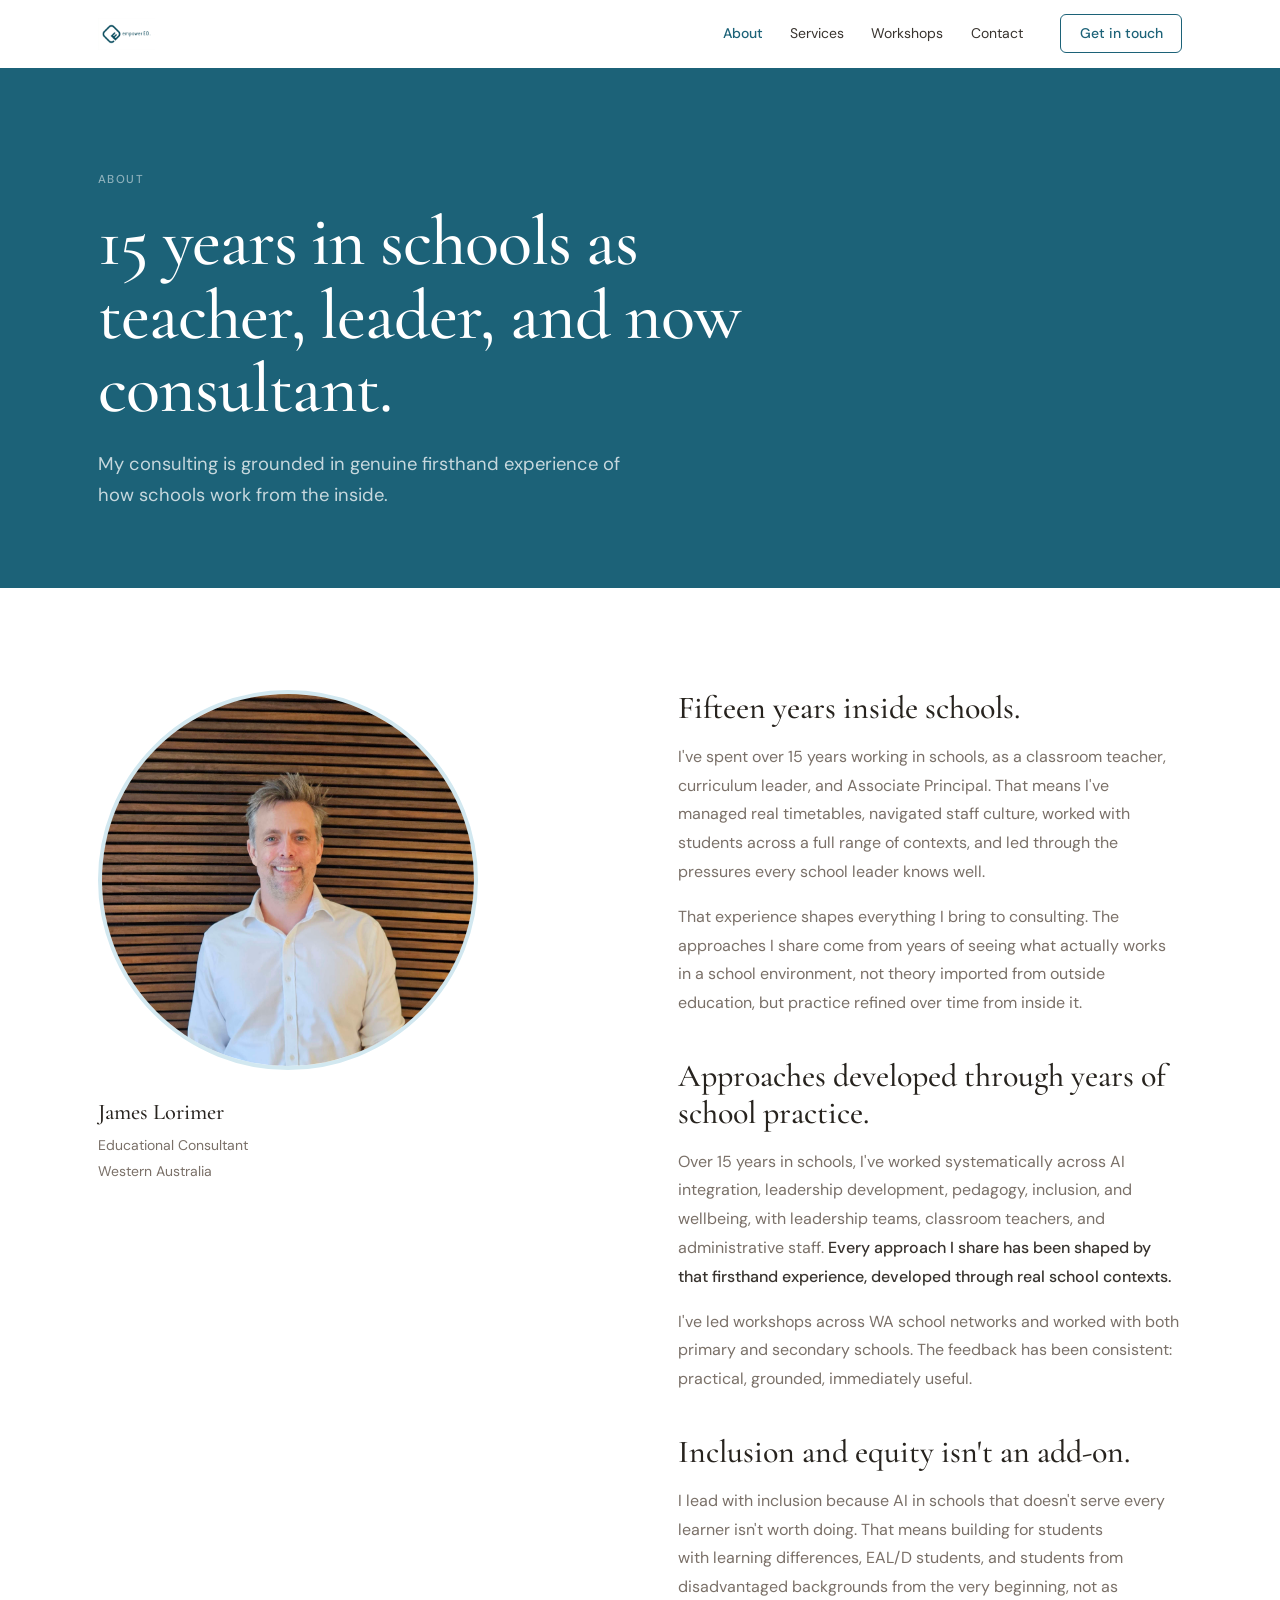
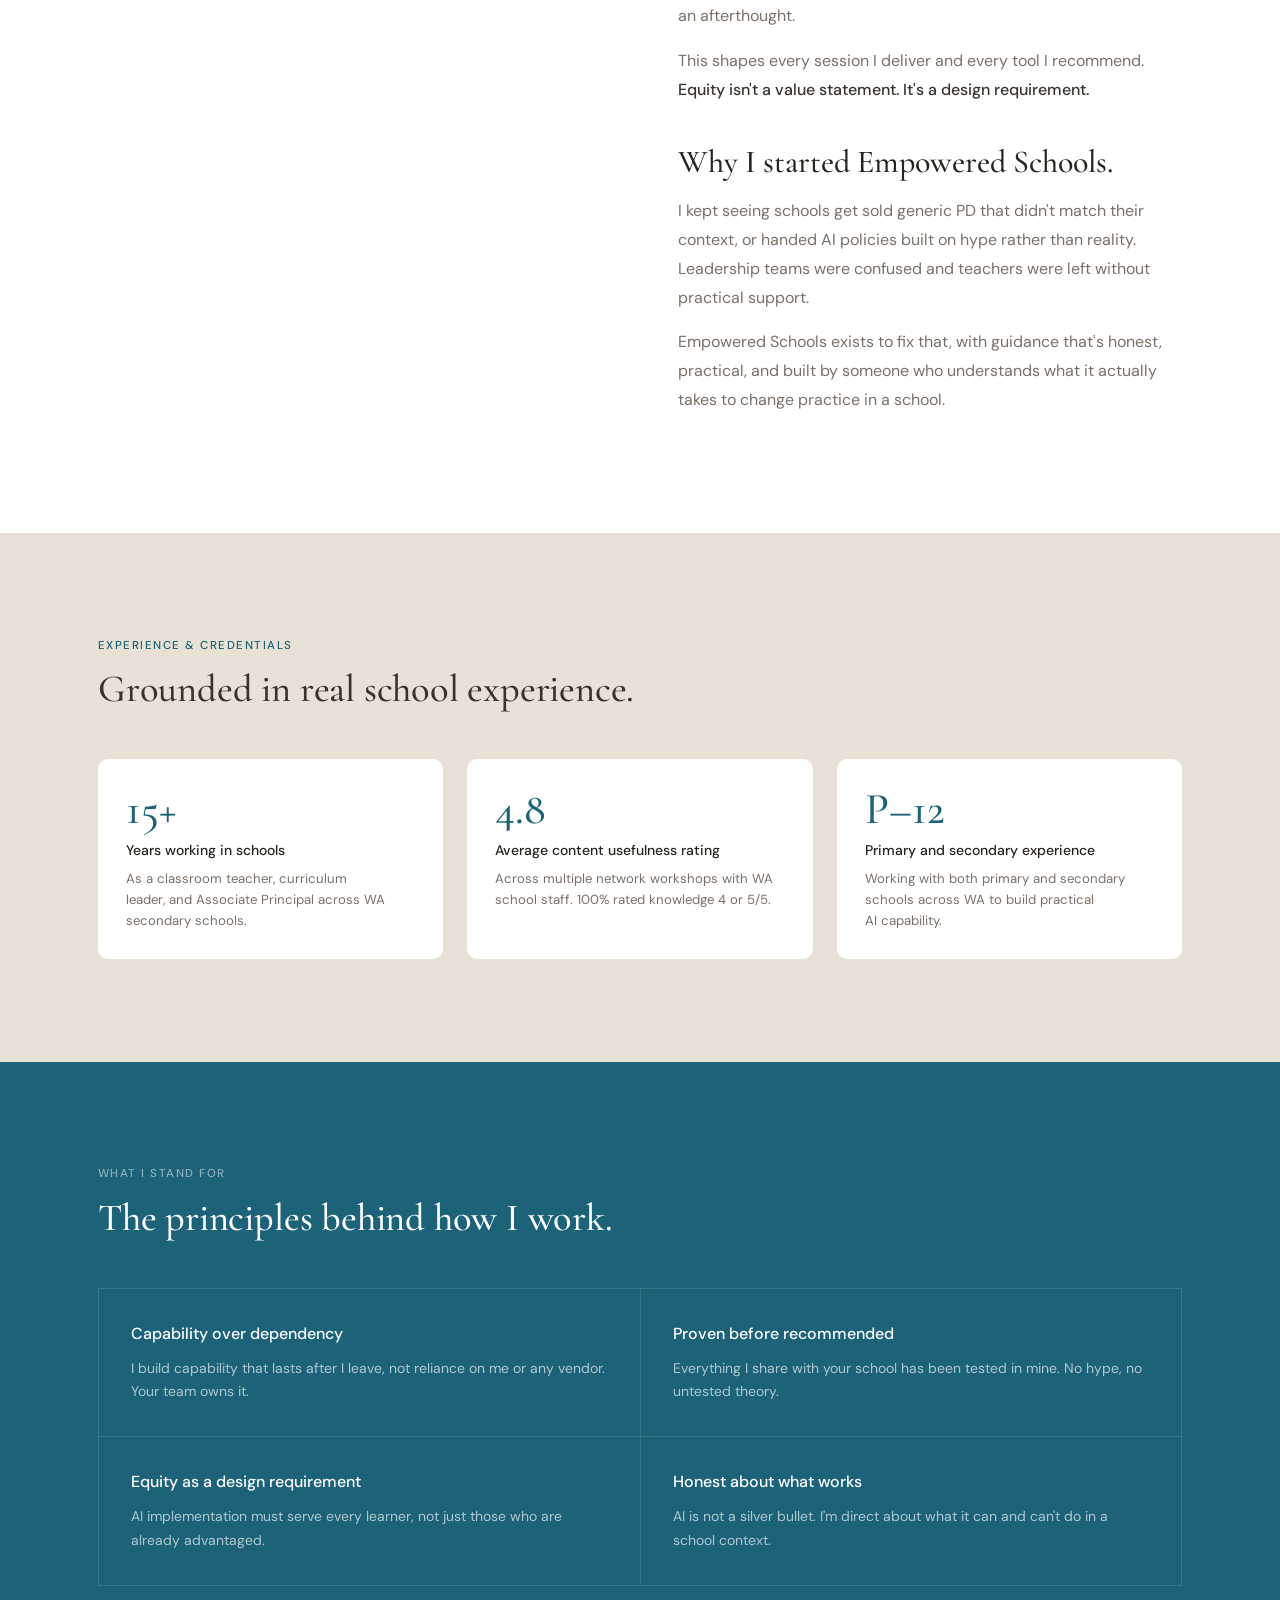
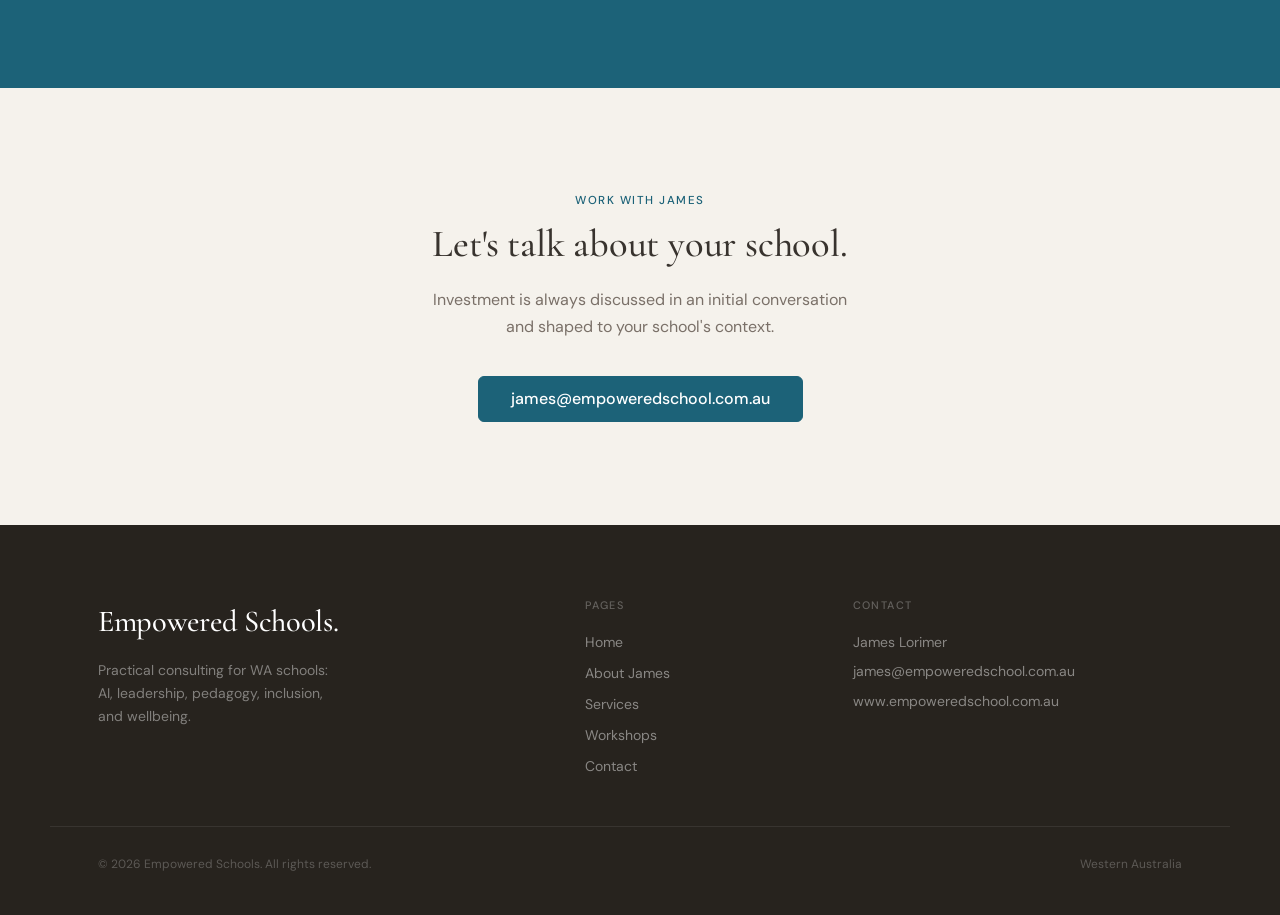
==== about.html @ bd74860b "Initial commit: empowerED schools static site Co-Authored-By: Claude Opus 4.8 <noreply@anthropic.com" ====
<!DOCTYPE html>
<html lang="en-AU">
<head>
  <meta charset="UTF-8">
  <meta name="viewport" content="width=device-width, initial-scale=1.0">
  <title>About James | Empowered Schools</title>
  <meta name="description" content="James Lorimer is a WA education consultant with over 15 years of school leadership experience, working across AI integration, leadership development, pedagogy, inclusion, and wellbeing.">
  <link rel="preconnect" href="https://fonts.googleapis.com">
  <link rel="preconnect" href="https://fonts.gstatic.com" crossorigin>
  <link href="https://fonts.googleapis.com/css2?family=Cormorant+Garamond:ital,wght@0,400;0,500;0,600;1,400;1,500&family=DM+Sans:opsz,wght@9..40,300;9..40,400;9..40,500&display=swap" rel="stylesheet">
  <link rel="stylesheet" href="shared.css">
  <style>
    /* ---- Portrait ---- */
    .about-portrait-section {
      padding: var(--section-py) 0;
      background: var(--white);
    }
    .about-layout {
      display: grid;
      grid-template-columns: 1fr 1fr;
      gap: clamp(3rem, 6vw, 6rem);
      align-items: start;
    }
    .portrait-block {
      position: sticky;
      top: calc(var(--nav-h) + 2rem);
    }
    .portrait-circle {
      width: 100%;
      max-width: 380px;
      aspect-ratio: 1;
      border-radius: 50%;
      overflow: hidden;
      border: 4px solid var(--teal-pale);
    }
    .portrait-circle img {
      width: 100%;
      height: 100%;
      object-fit: cover;
      object-position: 50% 18%;
    }
    .portrait-caption {
      margin-top: 1.5rem;
    }
    .portrait-caption-name {
      font-family: var(--font-display);
      font-size: 1.4rem;
      font-weight: 500;
      color: var(--charcoal);
    }
    .portrait-caption-role {
      font-size: 0.875rem;
      color: var(--text-muted);
      margin-top: 0.2rem;
    }

    /* ---- Bio text ---- */
    .bio-section h2 {
      font-family: var(--font-display);
      font-size: clamp(1.6rem, 2.5vw, 2.2rem);
      font-weight: 500;
      color: var(--charcoal);
      margin-bottom: 1rem;
      margin-top: 2.5rem;
      line-height: 1.15;
    }
    .bio-section h2:first-child { margin-top: 0; }
    .bio-section p {
      font-size: 1rem;
      line-height: 1.8;
      color: var(--text-muted);
      margin-bottom: 1rem;
    }
    .bio-section p strong {
      color: var(--text);
      font-weight: 500;
    }

    /* ---- Credentials ---- */
    .credentials-section {
      background: var(--stone);
      padding: var(--section-py) 0;
    }
    .credentials-grid {
      display: grid;
      grid-template-columns: repeat(3, 1fr);
      gap: 1.5rem;
      margin-top: 3rem;
    }
    .cred-card {
      background: var(--white);
      border-radius: 10px;
      padding: 1.75rem;
    }
    .cred-num {
      font-family: var(--font-display);
      font-size: 2.75rem;
      font-weight: 500;
      color: var(--teal);
      line-height: 1;
      margin-bottom: 0.5rem;
    }
    .cred-label {
      font-size: 0.875rem;
      font-weight: 500;
      color: var(--charcoal);
      margin-bottom: 0.35rem;
    }
    .cred-desc {
      font-size: 0.825rem;
      color: var(--text-muted);
      line-height: 1.6;
    }

    /* ---- Values ---- */
    .values-section {
      background: var(--teal);
      color: white;
      padding: var(--section-py) 0;
    }
    .values-grid {
      display: grid;
      grid-template-columns: repeat(2, 1fr);
      gap: 0;
      margin-top: 3rem;
      border-top: 1px solid rgba(255,255,255,0.12);
      border-left: 1px solid rgba(255,255,255,0.12);
    }
    .value-item {
      padding: 2rem;
      border-right: 1px solid rgba(255,255,255,0.12);
      border-bottom: 1px solid rgba(255,255,255,0.12);
    }
    .value-title {
      font-size: 1rem;
      font-weight: 500;
      color: white;
      margin-bottom: 0.6rem;
    }
    .value-desc {
      font-size: 0.875rem;
      color: rgba(255,255,255,0.65);
      line-height: 1.7;
    }

    @media (max-width: 900px) {
      .about-layout { grid-template-columns: 1fr; }
      .portrait-block { position: static; display: flex; flex-direction: column; align-items: center; text-align: center; }
      .portrait-circle { max-width: 260px; }
      .credentials-grid { grid-template-columns: 1fr 1fr; }
      .values-grid { grid-template-columns: 1fr; }
    }
    @media (max-width: 600px) {
      .credentials-grid { grid-template-columns: 1fr; }
    }
  </style>
</head>
<body>

<!-- NAV -->
<nav id="main-nav">
  <div class="nav-inner">
    <a href="index.html" class="nav-logo"><img src="uploads/190051703.jpg" alt="Empowered Schools"></a>
    <ul class="nav-links">
      <li><a href="about.html" class="current">About</a></li>
      <li><a href="services.html">Services</a></li>
      <li><a href="workshops.html">Workshops</a></li>
      <li><a href="contact.html">Contact</a></li>
    </ul>
    <a href="contact.html" class="nav-cta">Get in touch</a>
    <button class="nav-hamburger" onclick="toggleMobileNav()" aria-label="Open menu">
      <span></span><span></span><span></span>
    </button>
  </div>
  <div class="nav-mobile" id="nav-mobile">
    <a href="about.html" class="current">About</a>
    <a href="services.html">Services</a>
    <a href="workshops.html">Workshops</a>
    <a href="contact.html">Contact</a>
    <a href="contact.html" class="btn btn-primary">Get in touch</a>
  </div>
</nav>

<!-- PAGE HERO -->
<div class="page-hero">
  <div class="container">
    <span class="page-hero-eyebrow">About</span>
    <h1 class="page-hero-title">15 years in schools as teacher, leader, and now consultant.</h1>
    <p class="page-hero-sub">My consulting is grounded in genuine firsthand experience of how schools work from the inside.</p>
  </div>
</div>

<!-- BIO -->
<section class="about-portrait-section">
  <div class="container">
    <div class="about-layout">
      <div class="portrait-block">
        <div class="portrait-circle">
          <img src="uploads/James Lorimer.jpg" alt="James Lorimer">
        </div>
        <div class="portrait-caption">
          <div class="portrait-caption-name">James Lorimer</div>
          <div class="portrait-caption-role">Educational Consultant</div>
          <div class="portrait-caption-role" style="margin-top:0.15rem">Western Australia</div>
        </div>
      </div>
      <div class="bio-section">
        <h2>Fifteen years inside schools.</h2>
        <p>I've spent over 15 years working in schools, as a classroom teacher, curriculum leader, and Associate Principal. That means I've managed real timetables, navigated staff culture, worked with students across a full range of contexts, and led through the pressures every school leader knows well.</p>
        <p>That experience shapes everything I bring to consulting. The approaches I share come from years of seeing what actually works in a school environment, not theory imported from outside education, but practice refined over time from inside it.</p>

        <h2>Approaches developed through years of school practice.</h2>
        <p>Over 15 years in schools, I've worked systematically across AI integration, leadership development, pedagogy, inclusion, and wellbeing, with leadership teams, classroom teachers, and administrative staff. <strong>Every approach I share has been shaped by that firsthand experience, developed through real school contexts.</strong></p>
        <p>I've led workshops across WA school networks and worked with both primary and secondary schools. The feedback has been consistent: practical, grounded, immediately useful.</p>

        <h2>Inclusion and equity isn't an add-on.</h2>
        <p>I lead with inclusion because AI in schools that doesn't serve every learner isn't worth doing. That means building for students with learning differences, EAL/D students, and students from disadvantaged backgrounds from the very beginning, not as an afterthought.</p>
        <p>This shapes every session I deliver and every tool I recommend. <strong>Equity isn't a value statement. It's a design requirement.</strong></p>

        <h2>Why I started Empowered Schools.</h2>
        <p>I kept seeing schools get sold generic PD that didn't match their context, or handed AI policies built on hype rather than reality. Leadership teams were confused and teachers were left without practical support.</p>
        <p>Empowered Schools exists to fix that, with guidance that's honest, practical, and built by someone who understands what it actually takes to change practice in a school.</p>
      </div>
    </div>
  </div>
</section>

<!-- CREDENTIALS -->
<section class="credentials-section">
  <div class="container">
    <span class="s-eyebrow">Experience &amp; credentials</span>
    <h2 class="s-title">Grounded in real school experience.</h2>
    <div class="credentials-grid">
      <div class="cred-card">
        <div class="cred-num">15+</div>
        <div class="cred-label">Years working in schools</div>
        <div class="cred-desc">As a classroom teacher, curriculum leader, and Associate Principal across WA secondary schools.</div>
      </div>
      <div class="cred-card">
        <div class="cred-num">4.8</div>
        <div class="cred-label">Average content usefulness rating</div>
        <div class="cred-desc">Across multiple network workshops with WA school staff. 100% rated knowledge 4 or 5/5.</div>
      </div>
      <div class="cred-card">
        <div class="cred-num">P–12</div>
        <div class="cred-label">Primary and secondary experience</div>
        <div class="cred-desc">Working with both primary and secondary schools across WA to build practical AI capability.</div>
      </div>
    </div>
  </div>
</section>

<!-- VALUES -->
<section class="values-section">
  <div class="container">
    <span class="s-eyebrow s-eyebrow--light">What I stand for</span>
    <h2 class="s-title" style="color:white;max-width:560px">The principles behind how I work.</h2>
    <div class="values-grid">
      <div class="value-item">
        <div class="value-title">Capability over dependency</div>
        <div class="value-desc">I build capability that lasts after I leave, not reliance on me or any vendor. Your team owns it.</div>
      </div>
      <div class="value-item">
        <div class="value-title">Proven before recommended</div>
        <div class="value-desc">Everything I share with your school has been tested in mine. No hype, no untested theory.</div>
      </div>
      <div class="value-item">
        <div class="value-title">Equity as a design requirement</div>
        <div class="value-desc">AI implementation must serve every learner, not just those who are already advantaged.</div>
      </div>
      <div class="value-item">
        <div class="value-title">Honest about what works</div>
        <div class="value-desc">AI is not a silver bullet. I'm direct about what it can and can't do in a school context.</div>
      </div>
    </div>
  </div>
</section>

<!-- CTA -->
<div class="cta-band">
  <div class="container-narrow">
    <span class="s-eyebrow" style="display:flex;justify-content:center">Work with James</span>
    <h2 class="s-title" style="text-align:center;max-width:none">Let's talk about your school.</h2>
    <p>Investment is always discussed in an initial conversation and shaped to your school's context.</p>
    <a href="mailto:james@empoweredschool.com.au" class="btn btn-primary btn-lg">james@empoweredschool.com.au</a>
  </div>
</div>

<!-- FOOTER -->
<footer class="site-footer">
  <div class="footer-grid">
    <div>
      <div class="footer-brand">Empowered Schools.</div>
      <p class="footer-desc">Practical consulting for WA schools: AI, leadership, pedagogy, inclusion, and wellbeing.</p>
    </div>
    <div>
      <span class="footer-col-label">Pages</span>
      <nav class="footer-nav-links">
        <a href="index.html">Home</a>
        <a href="about.html">About James</a>
        <a href="services.html">Services</a>
        <a href="workshops.html">Workshops</a>
        <a href="contact.html">Contact</a>
      </nav>
    </div>
    <div>
      <span class="footer-col-label">Contact</span>
      <div class="footer-contact-items">
        <span>James Lorimer</span>
        <a href="mailto:james@empoweredschool.com.au">james@empoweredschool.com.au</a>
        <a href="http://www.empoweredschool.com.au">www.empoweredschool.com.au</a>
      </div>
    </div>
  </div>
  <div class="footer-bottom">
    <span>© 2026 Empowered Schools. All rights reserved.</span>
    <span>Western Australia</span>
  </div>
</footer>

<script>
  window.addEventListener('scroll', () => {
    document.getElementById('main-nav').classList.toggle('is-scrolled', window.scrollY > 10);
  });
  function toggleMobileNav() {
    document.getElementById('nav-mobile').classList.toggle('is-open');
  }
</script>
</body>
</html>
---- shared.css ----
/* ==========================================================================
   Empowered Schools - Shared Stylesheet
   Colour tokens, typography, layout, components
   ========================================================================== */

/* --------------------------------------------------------------------------
   Tokens
   -------------------------------------------------------------------------- */
:root {
  --teal:          #1C6278;
  --teal-dark:     #144E62;
  --teal-pale:     #D2E8F0;
  --off-white:     #F5F2EC;
  --stone:         #E7E2D5;
  --stone-dark:    #D0C9BA;
  --charcoal:      #27231E;
  --text:          #38332E;
  --text-muted:    #7A7068;
  --white:         #FFFFFF;

  --font-display:  'Cormorant Garamond', Georgia, serif;
  --font-sans:     'DM Sans', -apple-system, BlinkMacSystemFont, sans-serif;

  --nav-h:         68px;
  --max-w:         1180px;
  --max-w-narrow:  680px;
  --section-py:    clamp(4rem, 8vw, 7rem);
  --gutter:        clamp(1.25rem, 4vw, 3rem);

  --ease:          cubic-bezier(0.4, 0, 0.2, 1);
  --shadow-sm:     0 1px 3px rgba(0,0,0,0.07), 0 1px 2px rgba(0,0,0,0.04);
  --shadow-md:     0 4px 16px rgba(0,0,0,0.08), 0 2px 4px rgba(0,0,0,0.04);
  --shadow-lg:     0 10px 40px rgba(0,0,0,0.10), 0 4px 8px rgba(0,0,0,0.05);
}

/* --------------------------------------------------------------------------
   Reset & Base
   -------------------------------------------------------------------------- */
*, *::before, *::after { box-sizing: border-box; margin: 0; padding: 0; }

html {
  font-size: 16px;
  scroll-behavior: smooth;
  -webkit-font-smoothing: antialiased;
  -moz-osx-font-smoothing: grayscale;
}

body {
  font-family: var(--font-sans);
  color: var(--text);
  background: var(--off-white);
  line-height: 1.65;
  text-wrap: pretty;
}

img, video { max-width: 100%; height: auto; display: block; }
a { color: inherit; text-decoration: none; }
ul { list-style: none; }
button { font-family: inherit; cursor: pointer; }

/* --------------------------------------------------------------------------
   Navigation
   -------------------------------------------------------------------------- */
#main-nav {
  position: sticky;
  top: 0;
  z-index: 100;
  height: var(--nav-h);
  background: var(--white);
  border-bottom: 1px solid transparent;
  transition: border-color 0.2s var(--ease), box-shadow 0.2s var(--ease);
}

#main-nav.is-scrolled {
  border-color: var(--stone);
  box-shadow: 0 1px 10px rgba(0,0,0,0.06);
}

.nav-inner {
  max-width: var(--max-w);
  margin: 0 auto;
  padding: 0 var(--gutter);
  height: 100%;
  display: flex;
  align-items: center;
  gap: 1.5rem;
}

.nav-logo img {
  height: 32px;
  width: auto;
  display: block;
  mix-blend-mode: multiply;
}

.nav-links {
  display: flex;
  align-items: center;
  gap: 0;
  margin-left: auto;
}

.nav-links a {
  font-size: 0.875rem;
  font-weight: 400;
  color: var(--text);
  padding: 0.4rem 0.85rem;
  border-radius: 6px;
  transition: background 0.15s var(--ease), color 0.15s;
}

.nav-links a:hover { background: var(--stone); }
.nav-links a.current { color: var(--teal); font-weight: 500; }

.nav-cta {
  font-size: 0.875rem;
  font-weight: 500;
  color: var(--teal);
  border: 1.5px solid var(--teal);
  padding: 0.45rem 1.15rem;
  border-radius: 6px;
  transition: background 0.15s, color 0.15s;
}

.nav-cta:hover { background: var(--teal); color: var(--white); }

.nav-hamburger {
  display: none;
  flex-direction: column;
  gap: 5px;
  background: none;
  border: none;
  padding: 4px;
  margin-left: auto;
}

.nav-hamburger span {
  display: block;
  width: 22px;
  height: 2px;
  background: var(--charcoal);
  border-radius: 2px;
  transition: all 0.2s;
}

.nav-mobile {
  display: none;
  flex-direction: column;
  gap: 0;
  background: var(--white);
  border-bottom: 1px solid var(--stone);
  padding: 0.5rem var(--gutter) 1rem;
}

.nav-mobile.is-open { display: flex; }

.nav-mobile a {
  font-size: 1rem;
  padding: 0.75rem 0;
  border-bottom: 1px solid var(--stone);
  display: block;
  color: var(--text);
}

.nav-mobile a:last-child { border-bottom: none; margin-top: 0.5rem; }

/* --------------------------------------------------------------------------
   Buttons
   -------------------------------------------------------------------------- */
.btn {
  display: inline-flex;
  align-items: center;
  gap: 0.5rem;
  font-family: var(--font-sans);
  font-size: 0.875rem;
  font-weight: 500;
  padding: 0.75rem 1.625rem;
  border-radius: 6px;
  border: 1.5px solid transparent;
  transition: all 0.15s var(--ease);
  white-space: nowrap;
  text-decoration: none;
  line-height: 1;
}

.btn-primary {
  background: var(--teal);
  color: var(--white);
  border-color: var(--teal);
}
.btn-primary:hover {
  background: var(--teal-dark);
  border-color: var(--teal-dark);
  transform: translateY(-1px);
  box-shadow: var(--shadow-md);
}

.btn-outline {
  background: transparent;
  color: var(--teal);
  border-color: var(--teal);
}
.btn-outline:hover { background: var(--teal); color: var(--white); }

.btn-ghost-white {
  background: transparent;
  color: rgba(255,255,255,0.9);
  border-color: rgba(255,255,255,0.4);
}
.btn-ghost-white:hover {
  background: var(--white);
  color: var(--teal);
  border-color: var(--white);
}

.btn-lg {
  font-size: 1rem;
  padding: 0.875rem 2rem;
}

/* Arrow link */
.link-arrow {
  display: inline-flex;
  align-items: center;
  gap: 0.35rem;
  font-size: 0.875rem;
  font-weight: 500;
  color: var(--teal);
  transition: gap 0.15s var(--ease);
}
.link-arrow::after { content: '→'; }
.link-arrow:hover { gap: 0.55rem; }

/* --------------------------------------------------------------------------
   Layout
   -------------------------------------------------------------------------- */
.container {
  max-width: var(--max-w);
  margin: 0 auto;
  padding: 0 var(--gutter);
}

.container-narrow {
  max-width: var(--max-w-narrow);
  margin: 0 auto;
  padding: 0 var(--gutter);
}

.section {
  padding: var(--section-py) 0;
}

.bg-white      { background: var(--white); }
.bg-off-white  { background: var(--off-white); }
.bg-stone      { background: var(--stone); }
.bg-teal       { background: var(--teal); color: white; }
.bg-charcoal   { background: var(--charcoal); color: white; }

/* Section label pattern */
.s-eyebrow {
  font-size: 0.72rem;
  font-weight: 500;
  letter-spacing: 0.13em;
  text-transform: uppercase;
  color: var(--teal);
  margin-bottom: 0.85rem;
  display: block;
}

.s-eyebrow--light {
  color: rgba(255,255,255,0.5);
}

.s-title {
  font-family: var(--font-display);
  font-size: clamp(1.85rem, 3vw, 2.8rem);
  font-weight: 500;
  line-height: 1.12;
  letter-spacing: -0.005em;
  margin-bottom: 1.25rem;
}

.s-intro {
  font-size: clamp(1rem, 1.8vw, 1.1rem);
  line-height: 1.72;
  color: var(--text-muted);
  max-width: 560px;
  margin-bottom: 3rem;
}

/* --------------------------------------------------------------------------
   Page hero (inner pages)
   -------------------------------------------------------------------------- */
.page-hero {
  background: var(--teal);
  padding: clamp(4rem, 8vw, 7rem) 0 clamp(3.5rem, 6vw, 6rem);
  color: var(--white);
}

.page-hero .container { position: relative; }

.page-hero-eyebrow {
  font-size: 0.72rem;
  font-weight: 500;
  letter-spacing: 0.13em;
  text-transform: uppercase;
  color: rgba(255,255,255,0.5);
  margin-bottom: 1rem;
  display: block;
}

.page-hero-title {
  font-family: var(--font-display);
  font-size: clamp(2.8rem, 5.5vw, 5rem);
  font-weight: 500;
  line-height: 1.04;
  letter-spacing: -0.015em;
  max-width: 700px;
}

.page-hero-sub {
  font-size: clamp(1rem, 1.8vw, 1.15rem);
  line-height: 1.68;
  color: rgba(255,255,255,0.75);
  max-width: 540px;
  margin-top: 1.5rem;
}

/* --------------------------------------------------------------------------
   Footer
   -------------------------------------------------------------------------- */
.site-footer {
  background: var(--charcoal);
  color: rgba(255,255,255,0.7);
  padding: 4.5rem 0 2.5rem;
}

.footer-grid {
  max-width: var(--max-w);
  margin: 0 auto;
  padding: 0 var(--gutter);
  display: grid;
  grid-template-columns: 2fr 1fr 1.5fr;
  gap: 3rem;
  padding-bottom: 3rem;
  border-bottom: 1px solid rgba(255,255,255,0.08);
}

.footer-brand {
  font-family: var(--font-display);
  font-size: 1.9rem;
  font-weight: 500;
  color: var(--white);
  letter-spacing: -0.01em;
}

.footer-desc {
  font-size: 0.875rem;
  line-height: 1.65;
  opacity: 0.6;
  max-width: 280px;
  margin-top: 0.75rem;
}

.footer-col-label {
  font-size: 0.68rem;
  font-weight: 500;
  letter-spacing: 0.13em;
  text-transform: uppercase;
  opacity: 0.4;
  margin-bottom: 1rem;
  display: block;
}

.footer-nav-links {
  display: flex;
  flex-direction: column;
  gap: 0.5rem;
}

.footer-nav-links a {
  font-size: 0.875rem;
  opacity: 0.65;
  transition: opacity 0.15s;
}
.footer-nav-links a:hover { opacity: 1; }

.footer-contact-items {
  display: flex;
  flex-direction: column;
  gap: 0.4rem;
}

.footer-contact-items a,
.footer-contact-items span {
  font-size: 0.875rem;
  opacity: 0.65;
  transition: opacity 0.15s;
  display: block;
}
.footer-contact-items a:hover { opacity: 1; }

.footer-bottom {
  max-width: var(--max-w);
  margin: 1.75rem auto 0;
  padding: 0 var(--gutter);
  display: flex;
  justify-content: space-between;
  align-items: center;
  font-size: 0.75rem;
  opacity: 0.35;
}

/* --------------------------------------------------------------------------
   CTA section (shared across pages)
   -------------------------------------------------------------------------- */
.cta-band {
  background: var(--off-white);
  padding: var(--section-py) 0;
  text-align: center;
}

.cta-band .s-title { max-width: none; }

.cta-band p {
  font-size: 1rem;
  color: var(--text-muted);
  max-width: 440px;
  margin: 0 auto 2.25rem;
  line-height: 1.7;
}



/* --------------------------------------------------------------------------
   Responsive
   -------------------------------------------------------------------------- */
@media (max-width: 768px) {
  .nav-links, .nav-cta { display: none; }
  .nav-hamburger { display: flex; }

  .footer-grid { grid-template-columns: 1fr; gap: 2rem; }
  .footer-bottom { flex-direction: column; gap: 0.5rem; text-align: center; }
}
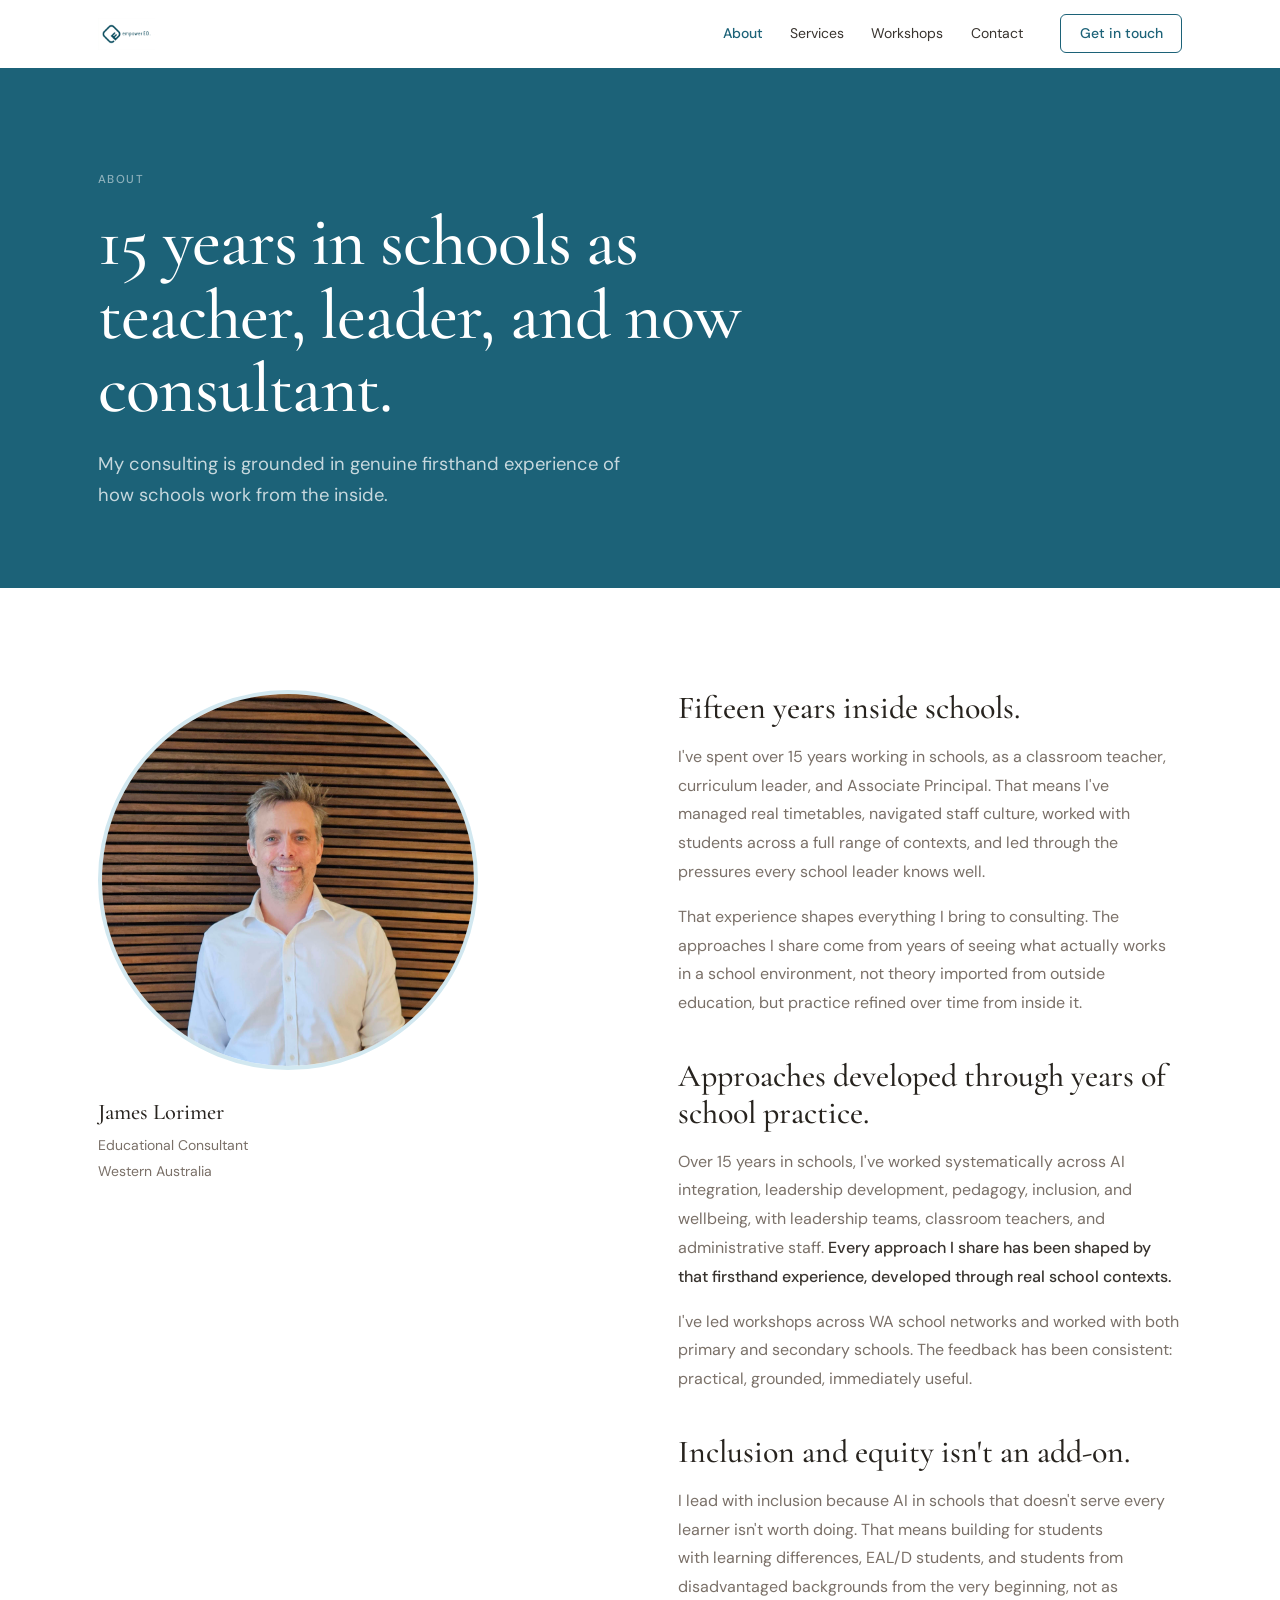
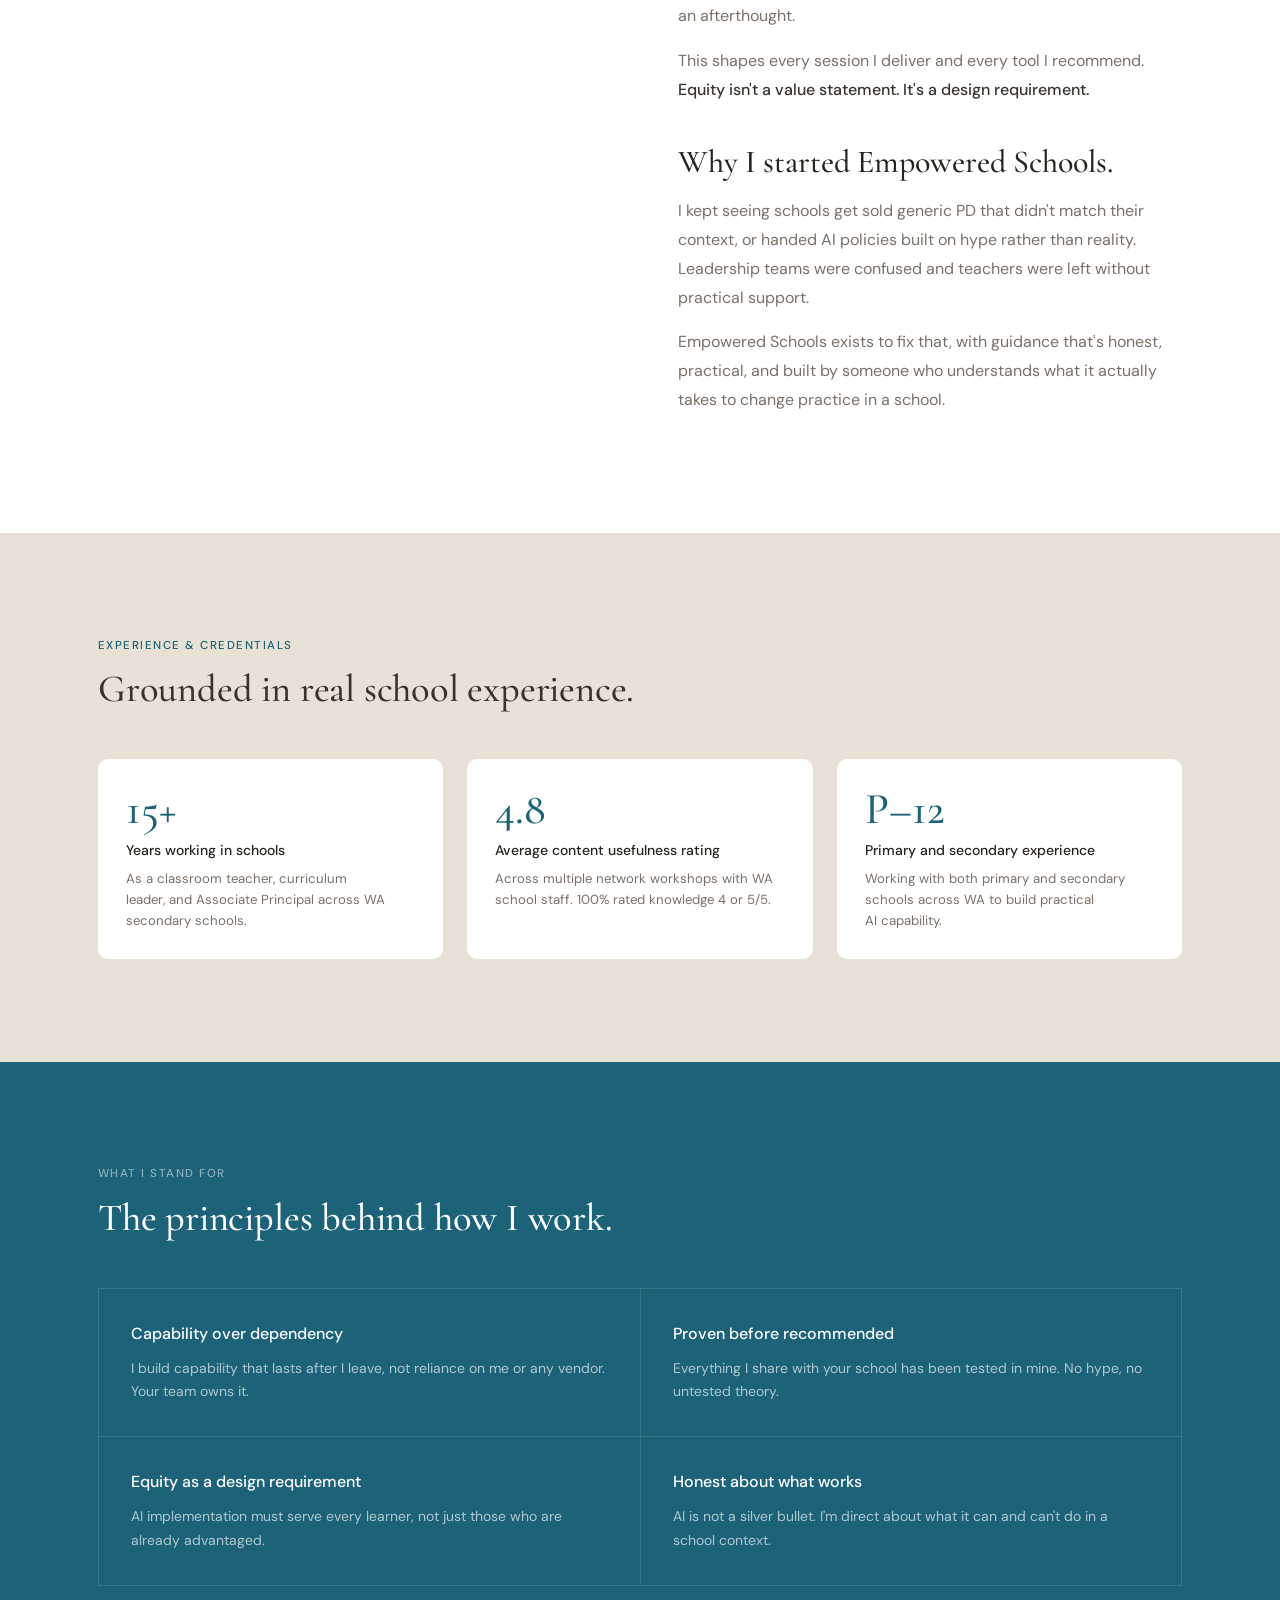
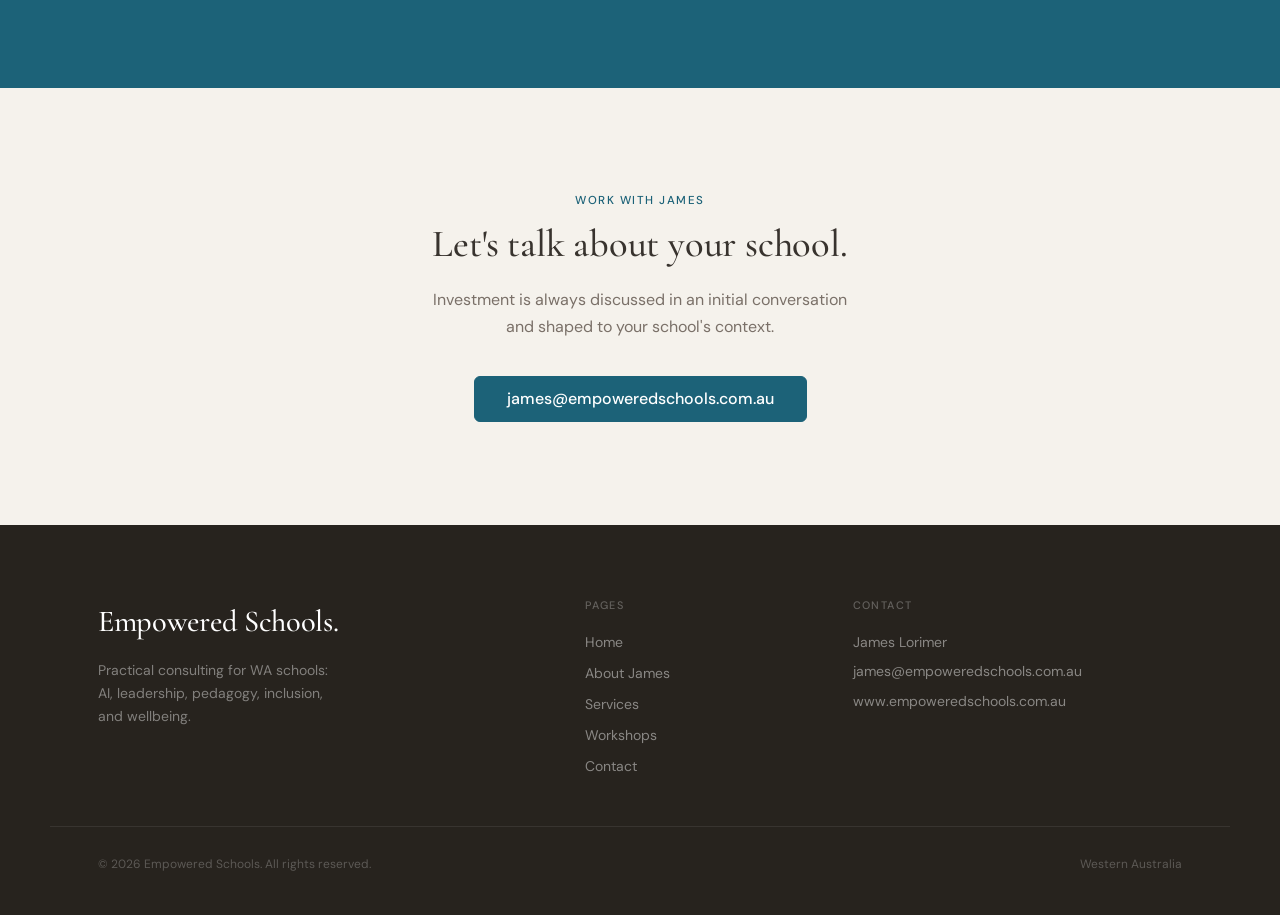
==== commit 12b047cf: "Fix email and website links to correct domain (empoweredschools.com.au) Co-Authored-By: Claude Opus " ====
--- a/about.html
+++ b/about.html
@@ -5,6 +5,18 @@
   <meta name="viewport" content="width=device-width, initial-scale=1.0">
   <title>About James | Empowered Schools</title>
   <meta name="description" content="James Lorimer is a WA education consultant with over 15 years of school leadership experience, working across AI integration, leadership development, pedagogy, inclusion, and wellbeing.">
+  <link rel="canonical" href="https://empoweredschools.com.au/about.html">
+  <meta property="og:type" content="profile">
+  <meta property="og:site_name" content="Empowered Schools">
+  <meta property="og:locale" content="en_AU">
+  <meta property="og:title" content="About James | Empowered Schools">
+  <meta property="og:description" content="James Lorimer is a WA education consultant with over 15 years of school leadership experience, working across AI integration, leadership development, pedagogy, inclusion, and wellbeing.">
+  <meta property="og:url" content="https://empoweredschools.com.au/about.html">
+  <meta property="og:image" content="https://empoweredschools.com.au/uploads/190051703.jpg">
+  <meta name="twitter:card" content="summary_large_image">
+  <meta name="twitter:title" content="About James | Empowered Schools">
+  <meta name="twitter:description" content="James Lorimer is a WA education consultant with over 15 years of school leadership experience, working across AI integration, leadership development, pedagogy, inclusion, and wellbeing.">
+  <meta name="twitter:image" content="https://empoweredschools.com.au/uploads/190051703.jpg">
   <link rel="preconnect" href="https://fonts.googleapis.com">
   <link rel="preconnect" href="https://fonts.gstatic.com" crossorigin>
   <link href="https://fonts.googleapis.com/css2?family=Cormorant+Garamond:ital,wght@0,400;0,500;0,600;1,400;1,500&family=DM+Sans:opsz,wght@9..40,300;9..40,400;9..40,500&display=swap" rel="stylesheet">
@@ -282,7 +294,7 @@
     <span class="s-eyebrow" style="display:flex;justify-content:center">Work with James</span>
     <h2 class="s-title" style="text-align:center;max-width:none">Let's talk about your school.</h2>
     <p>Investment is always discussed in an initial conversation and shaped to your school's context.</p>
-    <a href="mailto:james@empoweredschool.com.au" class="btn btn-primary btn-lg">james@empoweredschool.com.au</a>
+    <a href="mailto:james@empoweredschools.com.au" class="btn btn-primary btn-lg">james@empoweredschools.com.au</a>
   </div>
 </div>
 
@@ -307,8 +319,8 @@
       <span class="footer-col-label">Contact</span>
       <div class="footer-contact-items">
         <span>James Lorimer</span>
-        <a href="mailto:james@empoweredschool.com.au">james@empoweredschool.com.au</a>
-        <a href="http://www.empoweredschool.com.au">www.empoweredschool.com.au</a>
+        <a href="mailto:james@empoweredschools.com.au">james@empoweredschools.com.au</a>
+        <a href="http://www.empoweredschools.com.au">www.empoweredschools.com.au</a>
       </div>
     </div>
   </div>
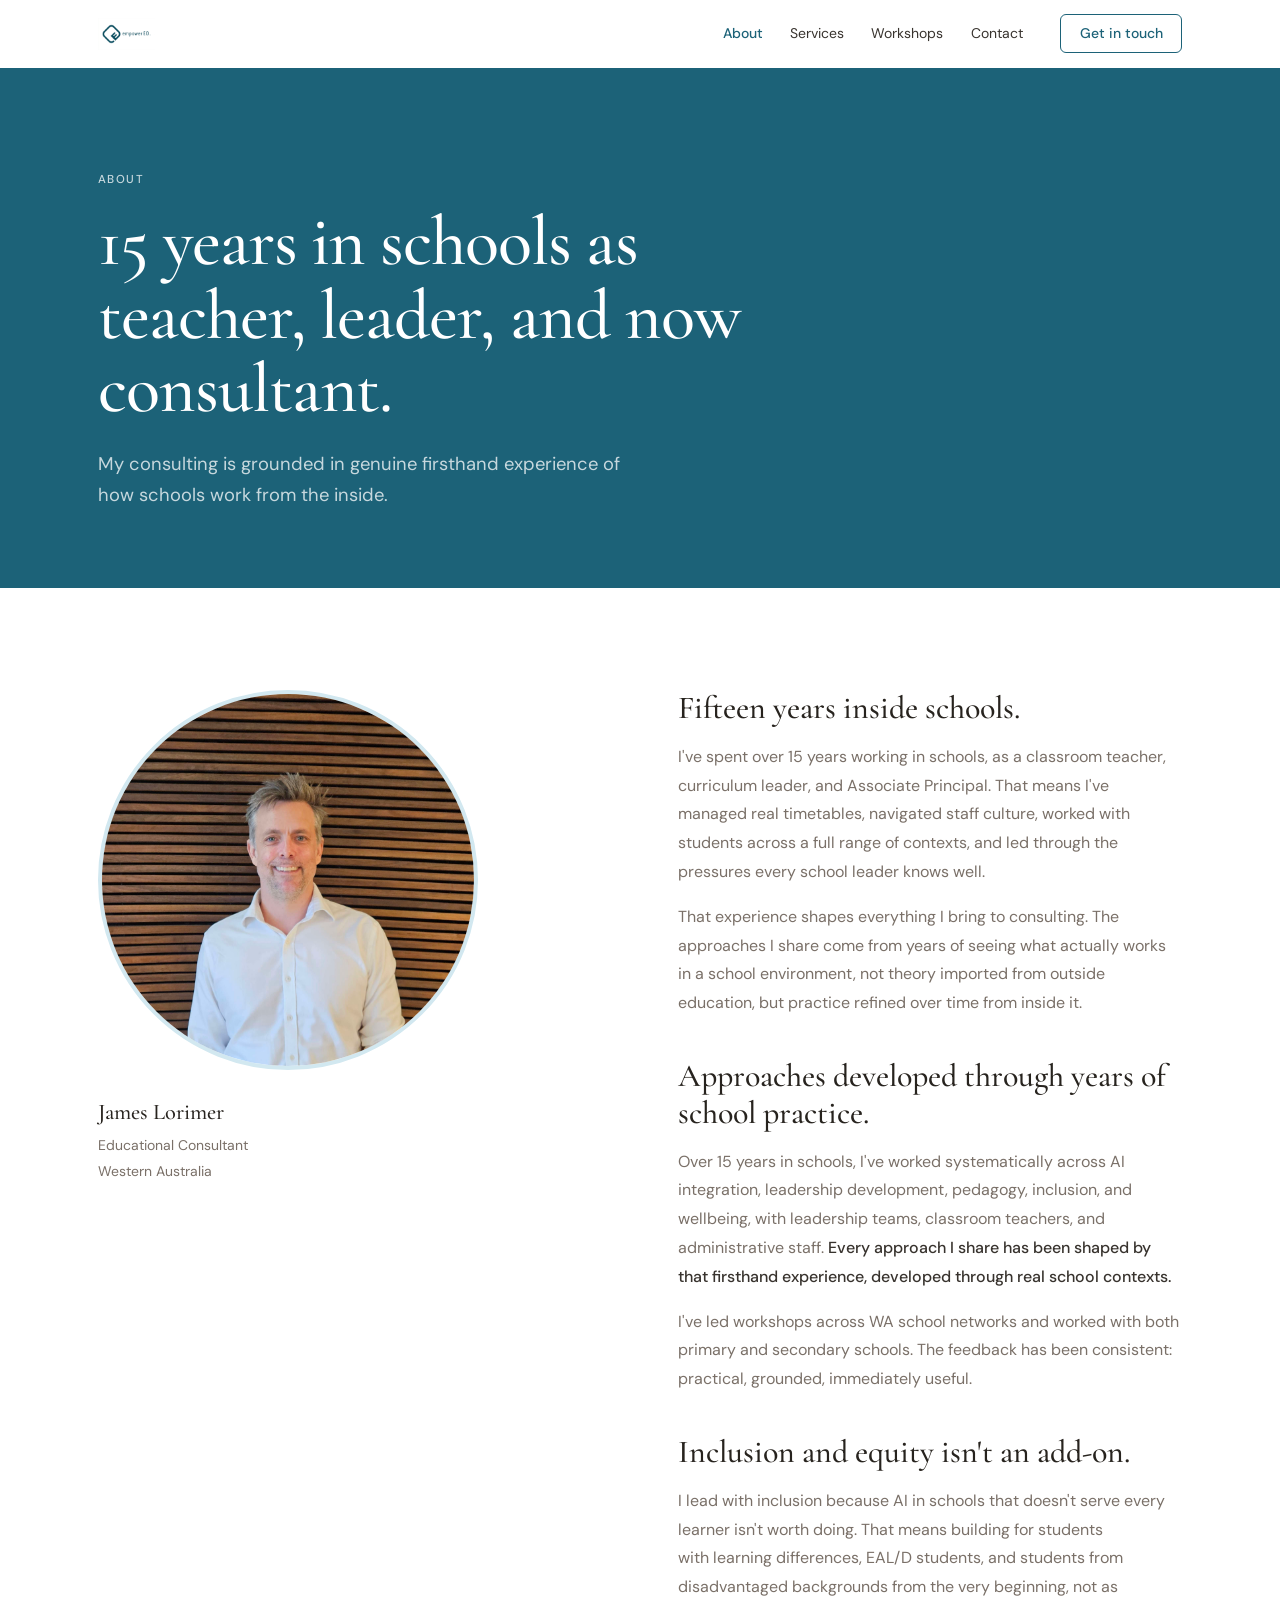
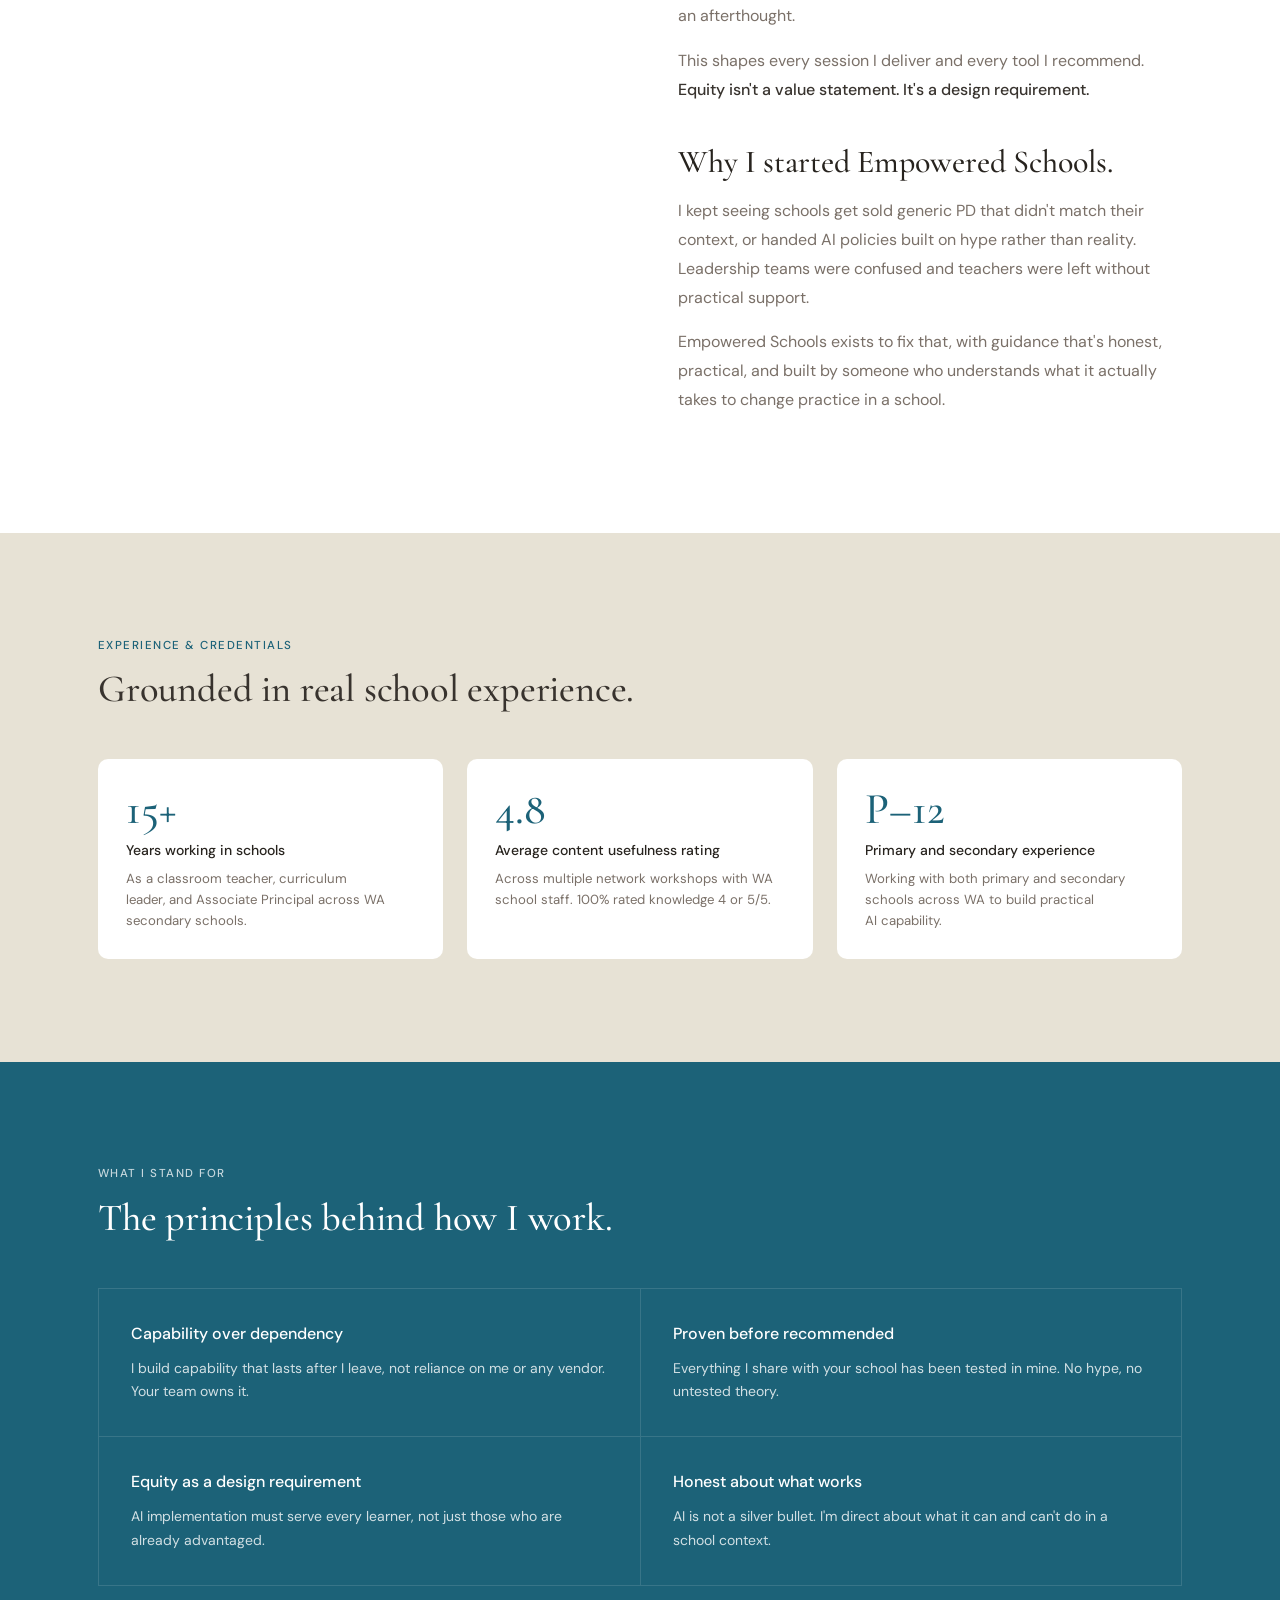
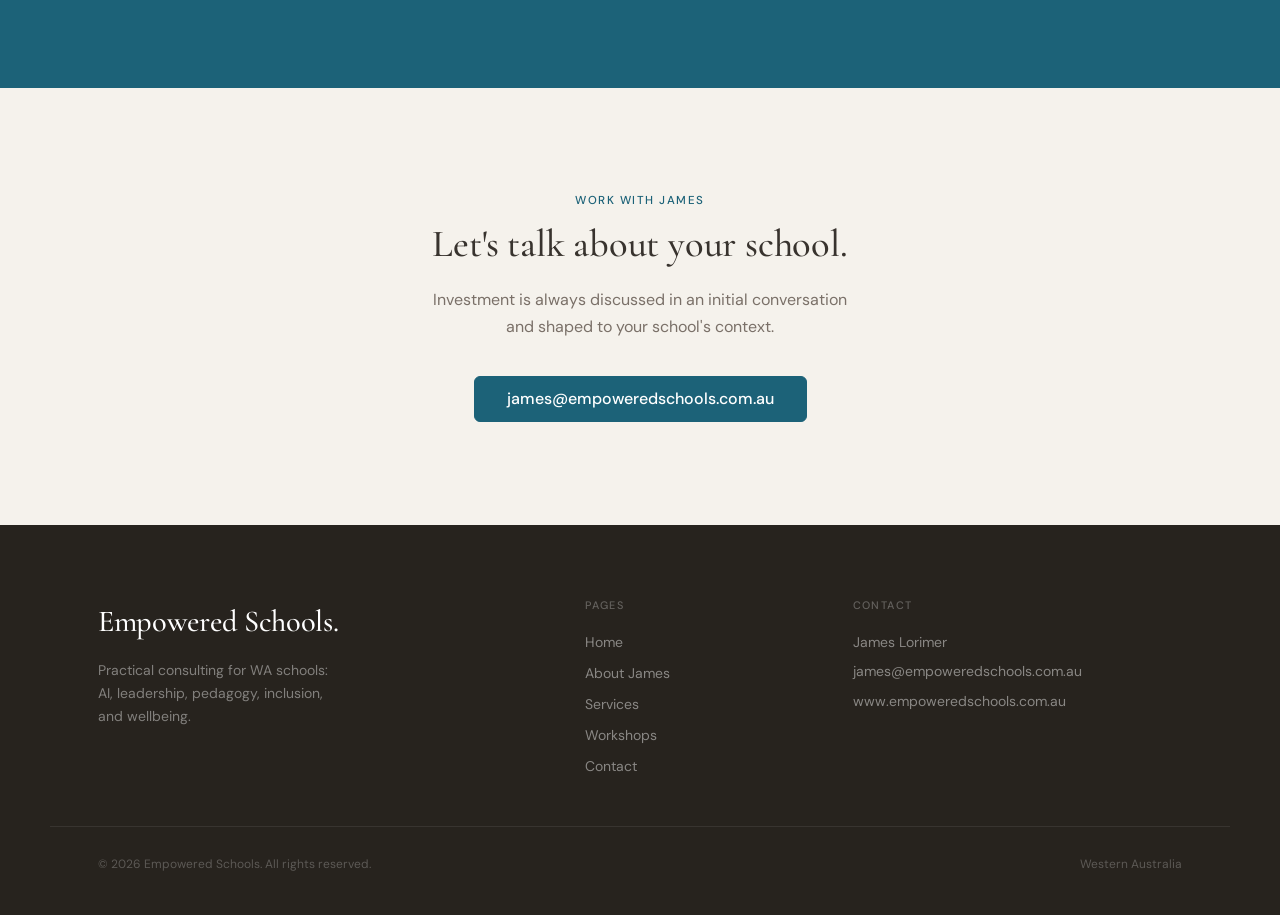
==== commit 4c9f5fbb: "Fix keyboard focus states, WCAG contrast, and extract shared JS - Add :focus-visible styles to share" ====
--- a/about.html
+++ b/about.html
@@ -151,7 +151,7 @@
     }
     .value-desc {
       font-size: 0.875rem;
-      color: rgba(255,255,255,0.65);
+      color: rgba(255,255,255,0.80);
       line-height: 1.7;
     }
 
@@ -330,13 +330,6 @@
   </div>
 </footer>
 
-<script>
-  window.addEventListener('scroll', () => {
-    document.getElementById('main-nav').classList.toggle('is-scrolled', window.scrollY > 10);
-  });
-  function toggleMobileNav() {
-    document.getElementById('nav-mobile').classList.toggle('is-open');
-  }
-</script>
+<script src="shared.js"></script>
 </body>
 </html>
--- a/shared.css
+++ b/shared.css
@@ -268,7 +268,7 @@
 }
 
 .s-eyebrow--light {
-  color: rgba(255,255,255,0.5);
+  color: rgba(255,255,255,0.75);
 }
 
 .s-title {
@@ -304,7 +304,7 @@
   font-weight: 500;
   letter-spacing: 0.13em;
   text-transform: uppercase;
-  color: rgba(255,255,255,0.5);
+  color: rgba(255,255,255,0.75);
   margin-bottom: 1rem;
   display: block;
 }
@@ -433,6 +433,26 @@
 
 
 /* --------------------------------------------------------------------------
+   Focus states (keyboard navigation)
+   -------------------------------------------------------------------------- */
+:focus-visible {
+  outline: 2px solid var(--teal);
+  outline-offset: 3px;
+  border-radius: 3px;
+}
+
+.bg-teal :focus-visible,
+.bg-charcoal :focus-visible,
+.page-hero :focus-visible {
+  outline-color: var(--white);
+}
+
+.btn:focus-visible {
+  outline: 2px solid var(--teal);
+  outline-offset: 3px;
+}
+
+/* --------------------------------------------------------------------------
    Responsive
    -------------------------------------------------------------------------- */
 @media (max-width: 768px) {
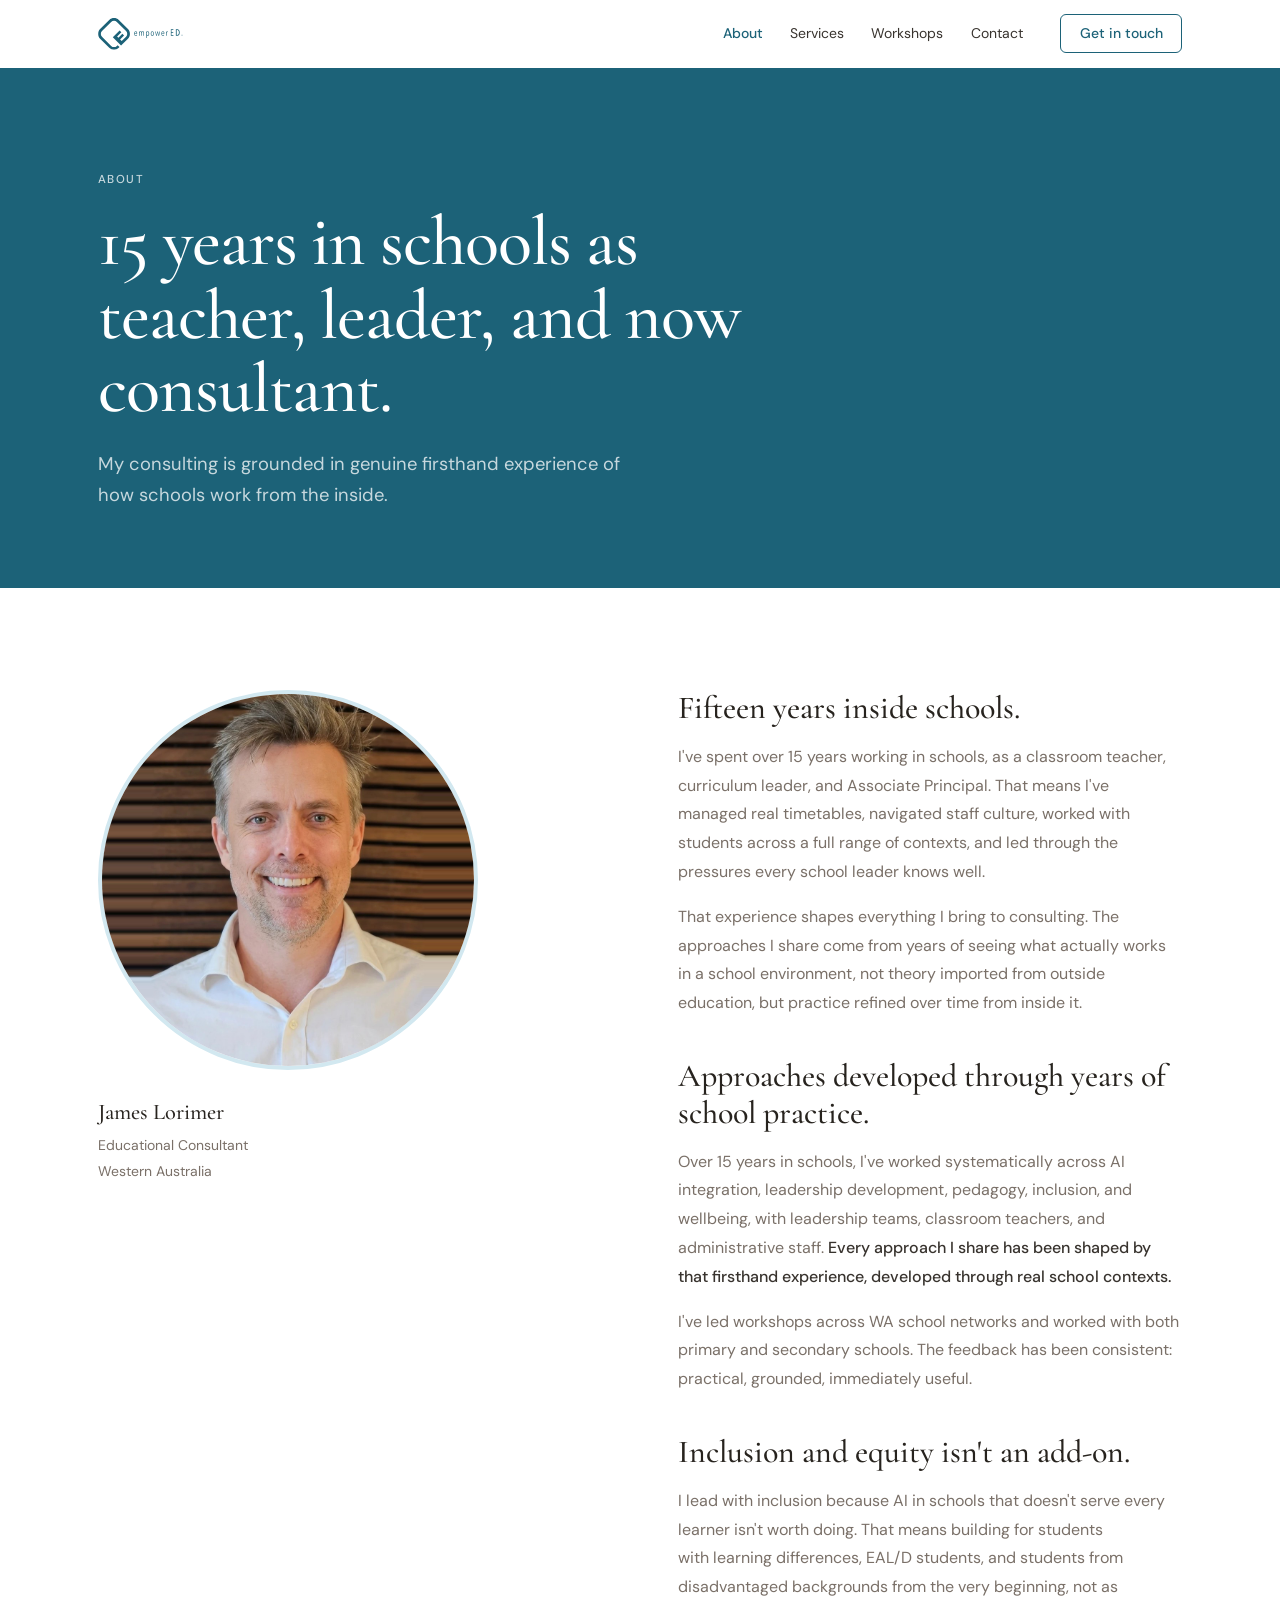
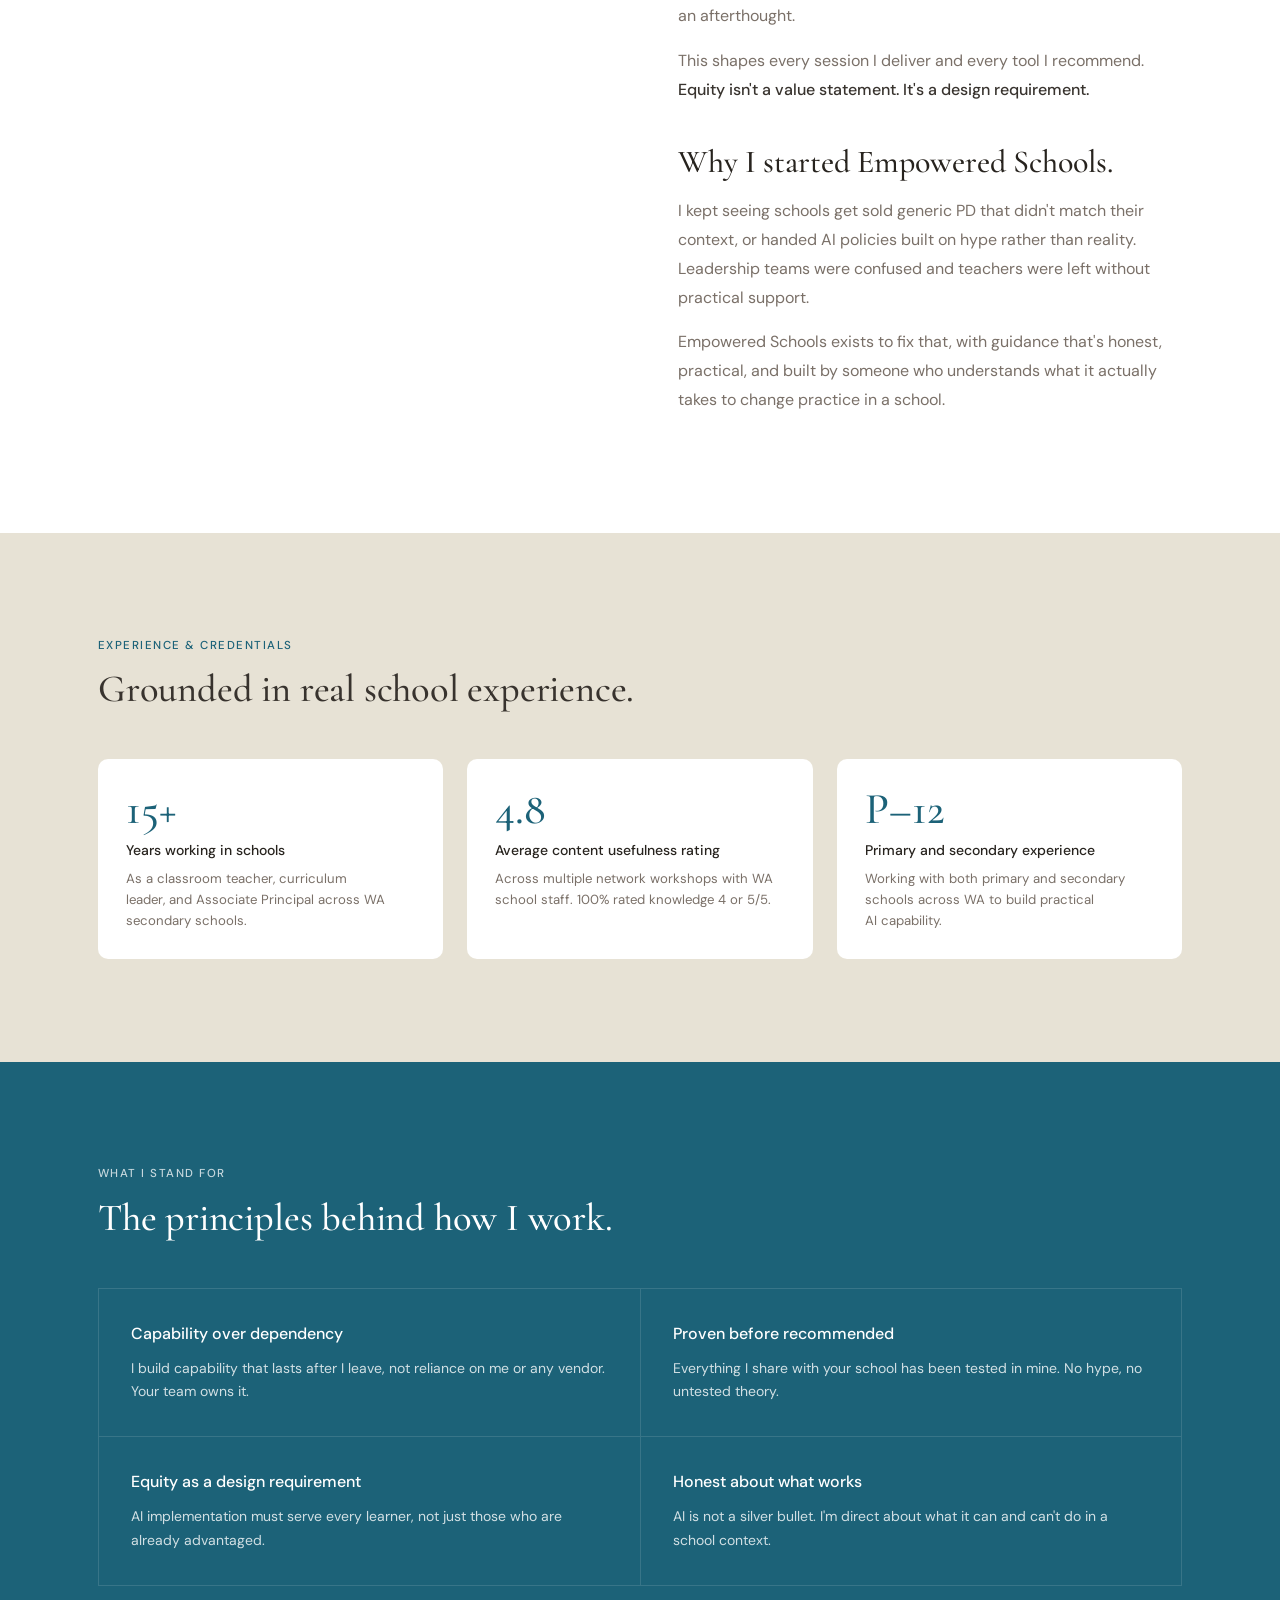
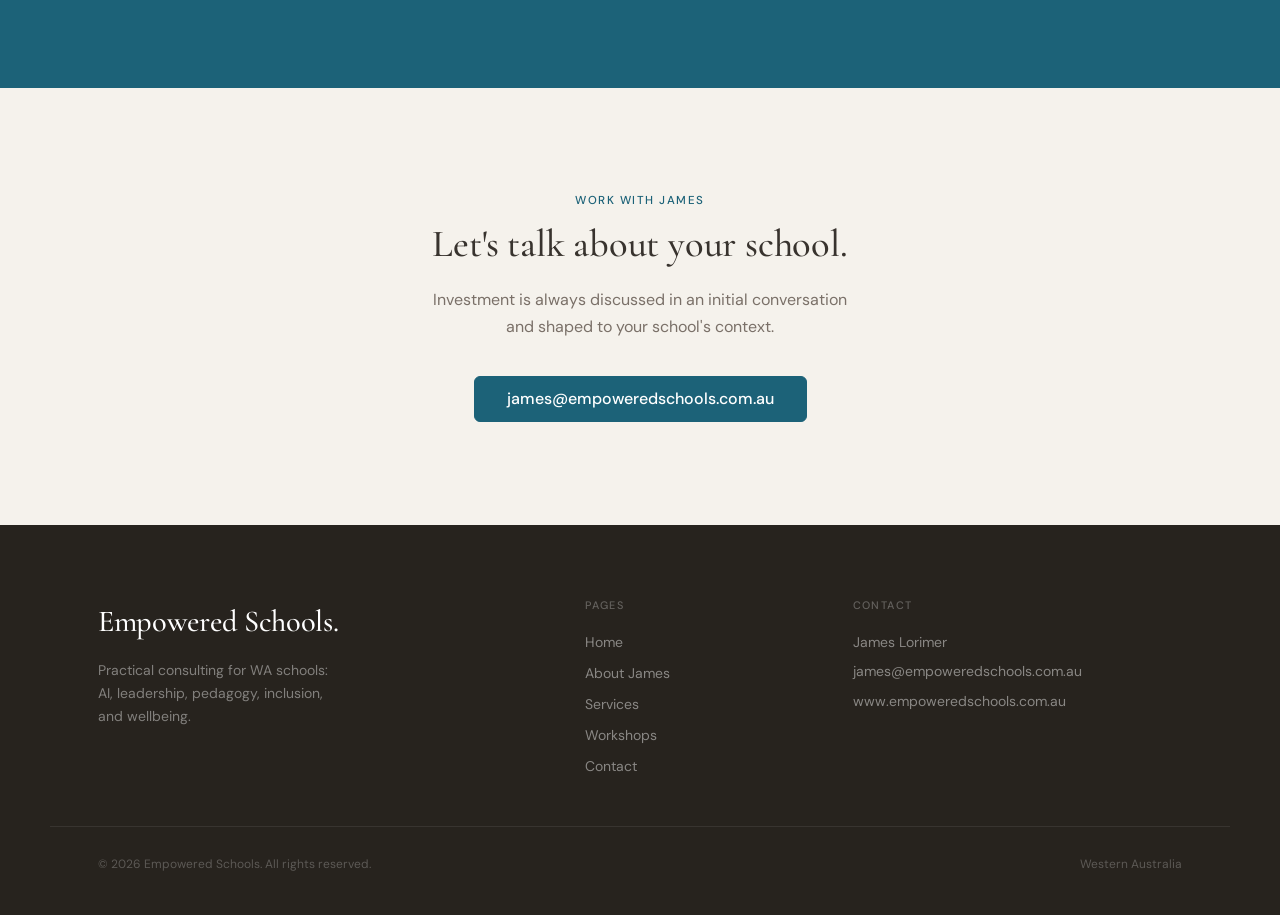
==== commit 88849f18: "Replace logo with new vector artwork Converts the provided EPS logo (same design, vectorized) into S" ====
--- a/about.html
+++ b/about.html
@@ -6,17 +6,19 @@
   <title>About James | Empowered Schools</title>
   <meta name="description" content="James Lorimer is a WA education consultant with over 15 years of school leadership experience, working across AI integration, leadership development, pedagogy, inclusion, and wellbeing.">
   <link rel="canonical" href="https://empoweredschools.com.au/about.html">
+  <link rel="icon" href="favicon.svg" type="image/svg+xml">
+  <meta name="theme-color" content="#1C6278">
   <meta property="og:type" content="profile">
   <meta property="og:site_name" content="Empowered Schools">
   <meta property="og:locale" content="en_AU">
   <meta property="og:title" content="About James | Empowered Schools">
   <meta property="og:description" content="James Lorimer is a WA education consultant with over 15 years of school leadership experience, working across AI integration, leadership development, pedagogy, inclusion, and wellbeing.">
   <meta property="og:url" content="https://empoweredschools.com.au/about.html">
-  <meta property="og:image" content="https://empoweredschools.com.au/uploads/190051703.jpg">
+  <meta property="og:image" content="https://empoweredschools.com.au/uploads/empowered-logo-social.png">
   <meta name="twitter:card" content="summary_large_image">
   <meta name="twitter:title" content="About James | Empowered Schools">
   <meta name="twitter:description" content="James Lorimer is a WA education consultant with over 15 years of school leadership experience, working across AI integration, leadership development, pedagogy, inclusion, and wellbeing.">
-  <meta name="twitter:image" content="https://empoweredschools.com.au/uploads/190051703.jpg">
+  <meta name="twitter:image" content="https://empoweredschools.com.au/uploads/empowered-logo-social.png">
   <link rel="preconnect" href="https://fonts.googleapis.com">
   <link rel="preconnect" href="https://fonts.gstatic.com" crossorigin>
   <link href="https://fonts.googleapis.com/css2?family=Cormorant+Garamond:ital,wght@0,400;0,500;0,600;1,400;1,500&family=DM+Sans:opsz,wght@9..40,300;9..40,400;9..40,500&display=swap" rel="stylesheet">
@@ -172,7 +174,7 @@
 <!-- NAV -->
 <nav id="main-nav">
   <div class="nav-inner">
-    <a href="index.html" class="nav-logo"><img src="uploads/190051703.jpg" alt="Empowered Schools"></a>
+    <a href="index.html" class="nav-logo"><img src="uploads/empowered-logo.svg" alt="Empowered Schools"></a>
     <ul class="nav-links">
       <li><a href="about.html" class="current">About</a></li>
       <li><a href="services.html">Services</a></li>
@@ -180,7 +182,7 @@
       <li><a href="contact.html">Contact</a></li>
     </ul>
     <a href="contact.html" class="nav-cta">Get in touch</a>
-    <button class="nav-hamburger" onclick="toggleMobileNav()" aria-label="Open menu">
+    <button class="nav-hamburger" aria-label="Open menu">
       <span></span><span></span><span></span>
     </button>
   </div>
--- a/shared.css
+++ b/shared.css
@@ -90,7 +90,6 @@
   height: 32px;
   width: auto;
   display: block;
-  mix-blend-mode: multiply;
 }
 
 .nav-links {
@@ -433,6 +432,14 @@
 
 
 /* --------------------------------------------------------------------------
+   Modifier utilities
+   -------------------------------------------------------------------------- */
+.s-title--white   { color: var(--white); }
+.s-title--center  { text-align: center; max-width: none; }
+.s-eyebrow--center { text-align: center; }
+.link-teal        { color: var(--teal); }
+
+/* --------------------------------------------------------------------------
    Focus states (keyboard navigation)
    -------------------------------------------------------------------------- */
 :focus-visible {
